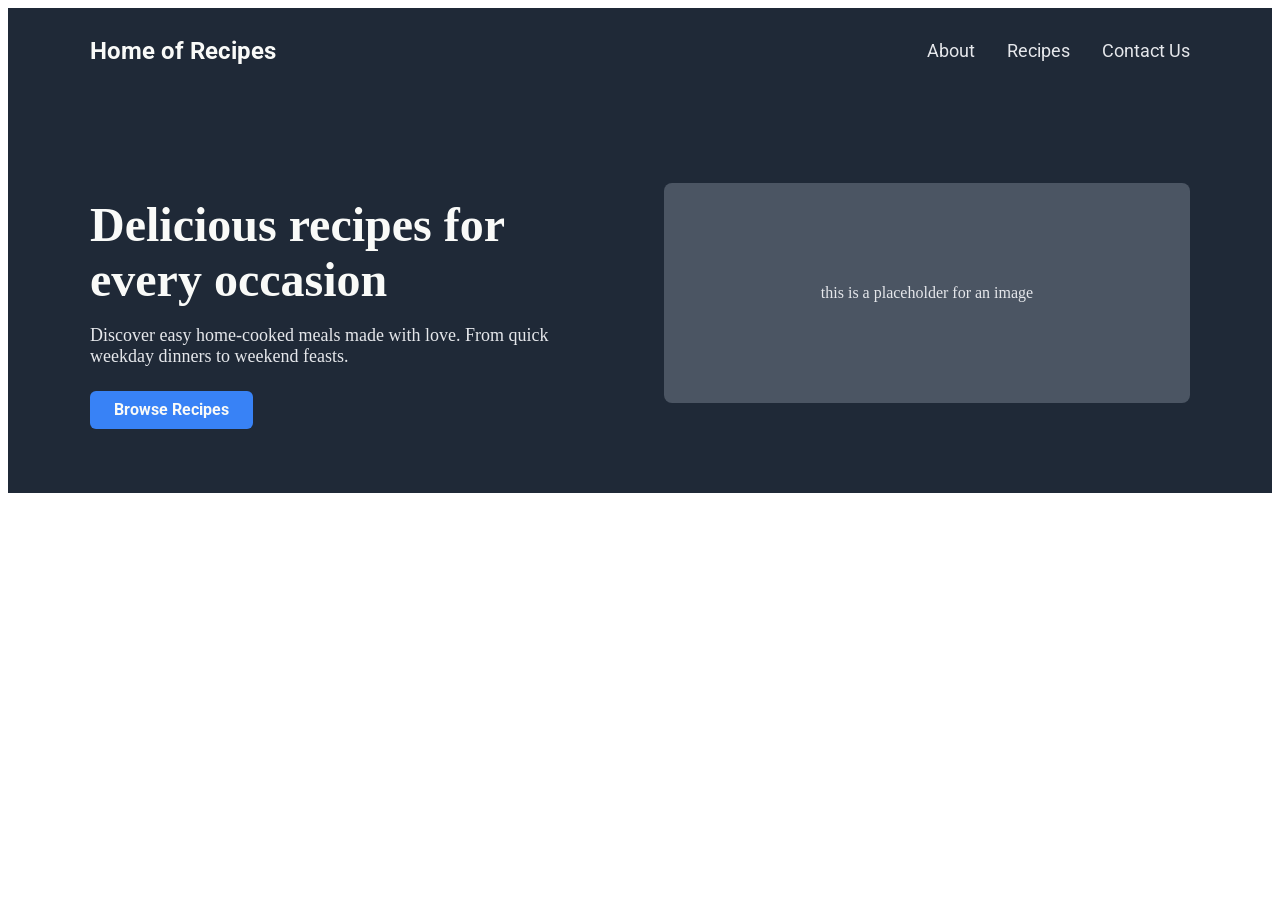
==== index.html @ e34b5431 "added navbar to all pages" ====
<!DOCTYPE html>
<html lang="en">
<head>
    <meta charset="UTF-8">
    <meta name="viewport" content="width=device-width, initial-scale=1.0">
    <title>Home Recipes</title>
    <link rel="stylesheet" href="styles.css">
</head>

<body>
    <header>
        <div class="header-container">
                 <a href="/index.html" class="logo">Home of Recipes</a>
        <nav>
            <ul>
                <li><a href="/pages/about.html">About</a></li>
                <li><a href="/pages/recipes.html">Recipes</a></li>
                <li><a href="/pages/contactUs.html">Contact Us</a></li>
            </ul>
        </nav>
         </div>
    </header>

    <main>
    <section class="hero">
    <div class="hero-container">

      <div class="hero-text">
        <h1>Delicious recipes for every occasion</h1>
        <p>Discover easy home-cooked meals made with love. 
           From quick weekday dinners to weekend feasts.</p>
        <a href="/pages/recipes.html" class="btn">Browse Recipes</a>
      </div>

      <div class="hero-image">
        <p>this is a placeholder for an image</p>
      </div>

    </div>
  </section>
    </main>

    <footer>

    </footer>
    
</body>

</html>
---- styles.css ----
@font-face {
    font-family: 'roboto';
    src: url(fonts/Roboto-VariableFont_wdth\,wght.ttf) format('truetype');
}

@font-face {
    font-family: 'robotoItalic';
    src: url(fonts/Roboto-Italic-VariableFont_wdth\,wght.ttf) format('truetype');
}

/* Header */
header {
  background-color: #1F2937;
}

.header-container {
  display: flex;                   /* puts logo and nav on one line */
  justify-content: space-between;  /* logo left, nav right */
  align-items: center;             /* vertically centers both */
  padding: 1rem 2rem;              /* top/bottom and side breathing room */
  max-width: 1100px;               /* stops stretching on wide screens */
  margin: 0 auto;                  /* centers the container */
}

.logo {
  font-family: 'roboto', sans-serif;
  font-size: 1.5rem;
  font-weight: 700;
  color: #F9FAF8;
  text-decoration: none;
}

/* NAV */
nav ul {
    list-style: none;       
    display: flex;          
    justify-content: flex-end;  
    gap: 2rem;              
    margin: 2;
}

nav ul a {
    text-decoration: none;
    font-family: 'roboto', sans-serif;
    color: #E5E7EB;
    font-size: 1.125rem;
}

nav ul a:hover {
    color: #F9FAF8;
}

/* Main */
.hero {
  background-color: #1F2937;
  padding: 4rem 2rem;
}

.hero-container {
  display: flex;                  /* text left, image right */
  justify-content: space-between;
  align-items: center;
  gap: 3rem;
  max-width: 1100px;
  margin: 0 auto;
}

.hero-text {
  flex: 1;                       /* takes up half the space */
}

.hero-text h1 {
  font-size: 3rem;
  font-weight: 800;
  color: #F9FAF8;
  margin-bottom: 1rem;
}

.hero-text p {
  font-size: 1.125rem;
  color: #E5E7EB;
  margin-bottom: 1.5rem;
}

.btn {
  display: inline-block;
  background-color: #3882F6;
  color: #F9FAF8;
  padding: 0.6rem 1.5rem;
  border-radius: 6px;
  text-decoration: none;
  font-weight: 700;
  font-family: 'roboto', sans-serif;
}

.btn:hover {
  background-color: #2563eb;
}

.hero-image {
  flex: 1;                       /* takes up other half */
  background-color: #4B5563;
  border-radius: 8px;
  min-height: 220px;
  display: flex;
  align-items: center;
  justify-content: center;
  color: #E5E7EB;
}
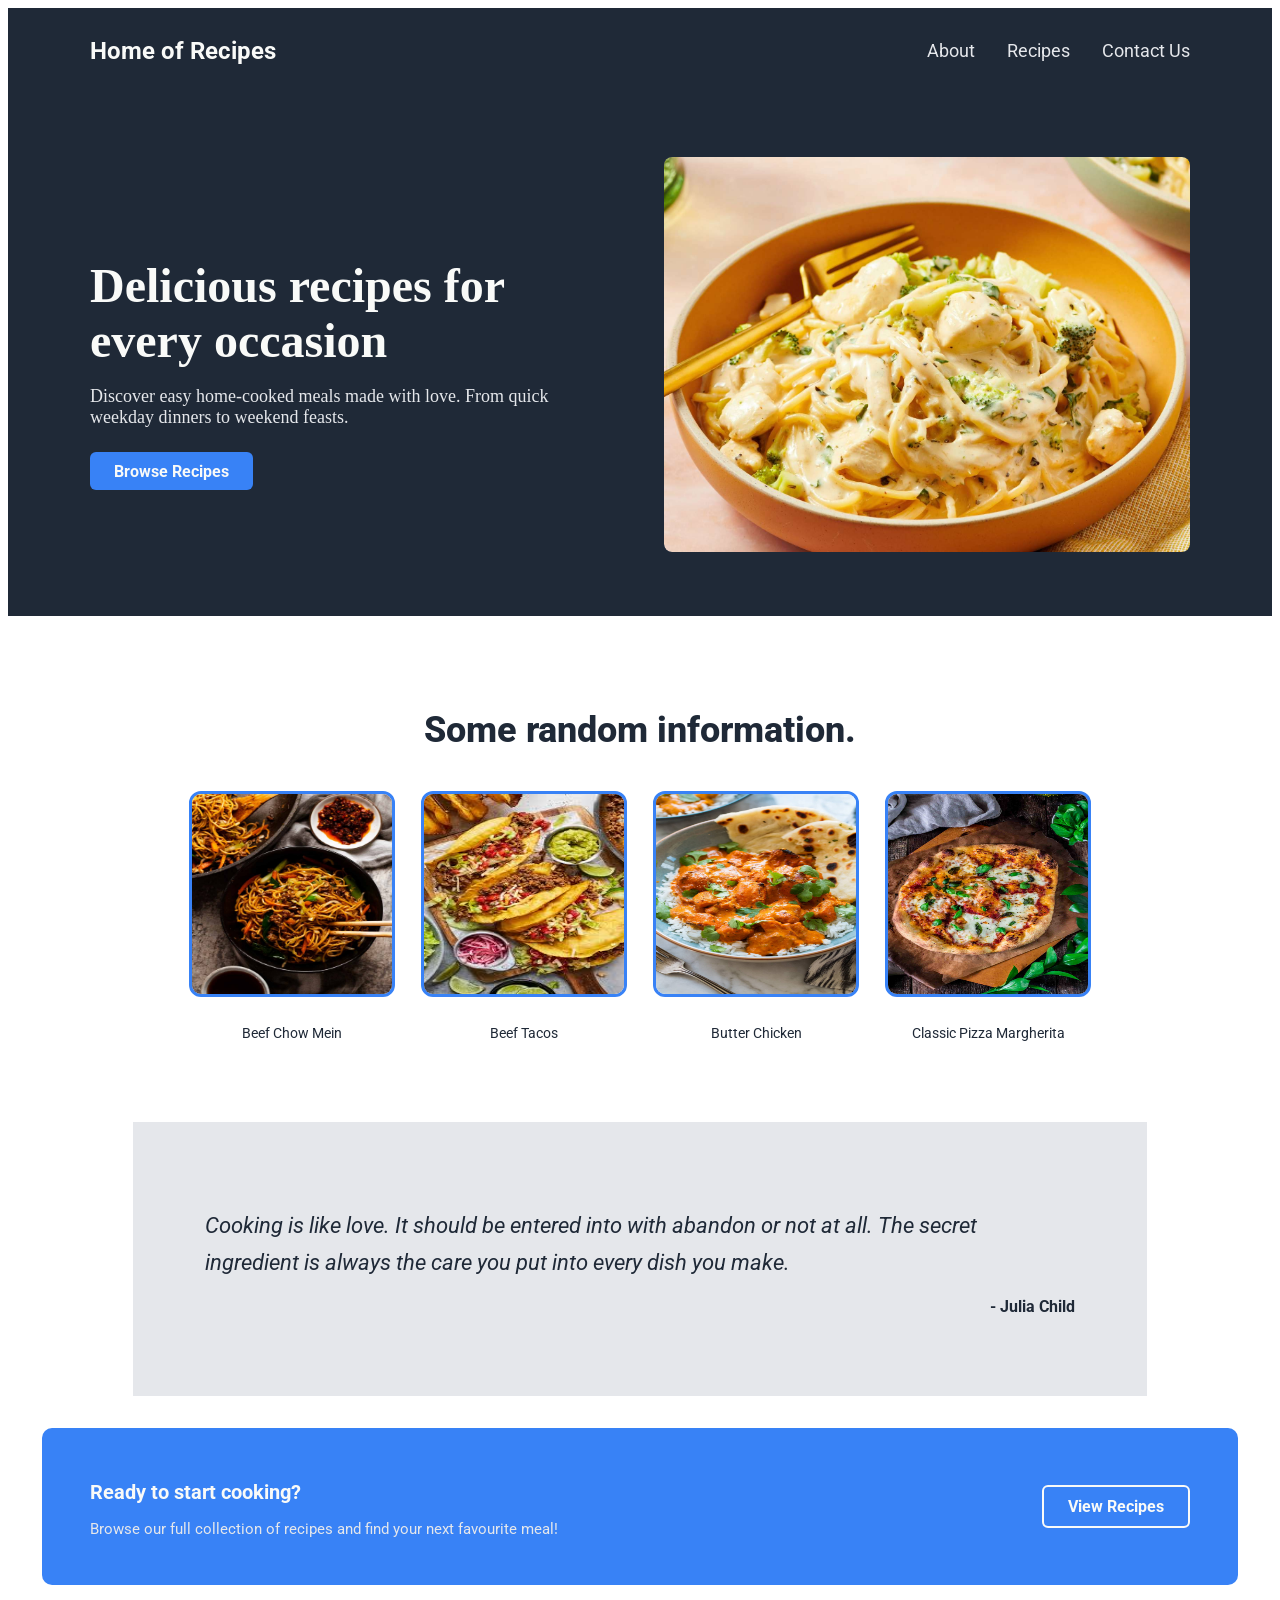
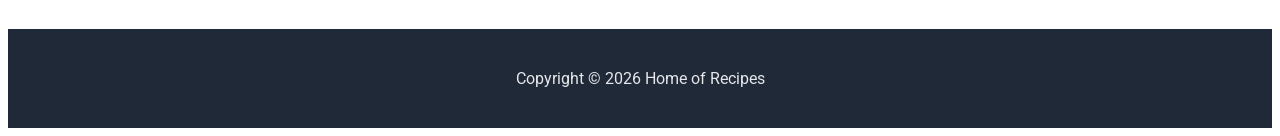
==== commit f2c46055: "completed the homepage" ====
--- a/index.html
+++ b/index.html
@@ -1,5 +1,6 @@
 <!DOCTYPE html>
 <html lang="en">
+
 <head>
     <meta charset="UTF-8">
     <meta name="viewport" content="width=device-width, initial-scale=1.0">
@@ -10,40 +11,94 @@
 <body>
     <header>
         <div class="header-container">
-                 <a href="/index.html" class="logo">Home of Recipes</a>
-        <nav>
-            <ul>
-                <li><a href="/pages/about.html">About</a></li>
-                <li><a href="/pages/recipes.html">Recipes</a></li>
-                <li><a href="/pages/contactUs.html">Contact Us</a></li>
-            </ul>
-        </nav>
-         </div>
+            <a href="/index.html" class="logo">Home of Recipes</a>
+            <nav>
+                <ul>
+                    <li><a href="/pages/about.html">About</a></li>
+                    <li><a href="/pages/recipes.html">Recipes</a></li>
+                    <li><a href="/pages/contactUs.html">Contact Us</a></li>
+                </ul>
+            </nav>
+        </div>
     </header>
 
     <main>
-    <section class="hero">
-    <div class="hero-container">
+        <section class="hero">
+            <div class="hero-container">
 
-      <div class="hero-text">
-        <h1>Delicious recipes for every occasion</h1>
-        <p>Discover easy home-cooked meals made with love. 
-           From quick weekday dinners to weekend feasts.</p>
-        <a href="/pages/recipes.html" class="btn">Browse Recipes</a>
-      </div>
+                <div class="hero-text">
+                    <h1>Delicious recipes for every occasion</h1>
+                    <p>Discover easy home-cooked meals made with love.
+                        From quick weekday dinners to weekend feasts.</p>
+                    <a href="/pages/recipes.html" class="btn">Browse Recipes</a>
+                </div>
 
-      <div class="hero-image">
-        <p>this is a placeholder for an image</p>
-      </div>
+                <div class="hero-image">
+                    <img src="/pages/recipe-images/Creamy-Chicken-Alfredo-Dish.jpg" alt="Beef Chow Mein Dish">
+                </div>
+            </div>
+        </section>
 
-    </div>
-  </section>
+        <section class="info-section">
+            <div class="info-container">
+
+                <h2>Some random information.</h2>
+
+                <div class="info-cards">
+
+                    <article class="info-card">
+                        <img src="/pages/recipe-images/Beef-Chow-Mein_Dish.jpg" alt="Beef Chow Mein">
+                        <p>Beef Chow Mein</p>
+                    </article>
+
+                    <article class="info-card">
+                        <img src="/pages/recipe-images/Beef-Tacos-Dish.jpg" alt="Beef Tacos">
+                        <p>Beef Tacos</p>
+                    </article>
+
+                    <article class="info-card">
+                        <img src="/pages/recipe-images/Butter-Chicken-Dish.jpg" alt="Butter Chicken">
+                        <p>Butter Chicken</p>
+                    </article>
+
+                    <article class="info-card">
+                        <img src="/pages/recipe-images/Classic-Pizza-Margherita-Dish.jpg" alt="Pizza Margherita">
+                        <p>Classic Pizza Margherita</p>
+                    </article>
+
+                </div>
+            </div>
+        </section>
+
+        <section class="quote-section">
+            <div class="quote-container">
+                <blockquote>
+                    <p>Cooking is like love. It should be entered into with abandon
+                        or not at all. The secret ingredient is always the care you
+                        put into every dish you make.</p>
+                    <cite>- Julia Child</cite>
+                </blockquote>
+            </div>
+        </section>
+
+        <section class="cta-section">
+            <div class="cta-container">
+                <div class="cta-text">
+                    <h3>Ready to start cooking?</h3>
+                    <p>Browse our full collection of recipes and find your next favourite meal!</p>
+                </div>
+                <a href="/pages/recipes.html" class="btn btn-outline">View Recipes</a>
+            </div>
+        </section>
+
     </main>
 
     <footer>
+        <div class="footer-container">
+            <p>Copyright &copy; 2026 Home of Recipes</p>
+        </div>
+    </footer>
 
-    </footer>
-    
 </body>
 
 </html>
--- a/styles.css
+++ b/styles.css
@@ -14,12 +14,12 @@
 }
 
 .header-container {
-  display: flex;                   /* puts logo and nav on one line */
-  justify-content: space-between;  /* logo left, nav right */
-  align-items: center;             /* vertically centers both */
-  padding: 1rem 2rem;              /* top/bottom and side breathing room */
-  max-width: 1100px;               /* stops stretching on wide screens */
-  margin: 0 auto;                  /* centers the container */
+  display: flex;                 
+  justify-content: space-between;  
+  align-items: center;             
+  padding: 1rem 2rem;              
+  max-width: 1100px;               
+  margin: 0 auto;                 
 }
 
 .logo {
@@ -57,7 +57,7 @@
 }
 
 .hero-container {
-  display: flex;                  /* text left, image right */
+  display: flex;                  
   justify-content: space-between;
   align-items: center;
   gap: 3rem;
@@ -66,7 +66,7 @@
 }
 
 .hero-text {
-  flex: 1;                       /* takes up half the space */
+  flex: 1;                     
 }
 
 .hero-text h1 {
@@ -82,6 +82,20 @@
   margin-bottom: 1.5rem;
 }
 
+.hero-image {
+  flex: 1;
+  border-radius: 8px;
+  overflow: hidden;        
+}
+
+.hero-image img {
+  width: 100%;             
+  height: 70%;            
+  object-fit: cover;       
+  border-radius: 8px;
+  display: block;          
+}
+
 .btn {
   display: inline-block;
   background-color: #3882F6;
@@ -98,7 +112,7 @@
 }
 
 .hero-image {
-  flex: 1;                       /* takes up other half */
+  flex: 1;                     
   background-color: #4B5563;
   border-radius: 8px;
   min-height: 220px;
@@ -106,4 +120,148 @@
   align-items: center;
   justify-content: center;
   color: #E5E7EB;
+}
+
+/* Info section */
+.info-section {
+  background-color: #ffffff;
+  padding: 4rem 2rem;
+}
+
+.info-container {
+  max-width: 1100px;
+  margin: 0 auto;
+}
+
+.info-section h2 {
+  font-family: 'roboto', sans-serif;
+  font-size: 2.25rem;
+  font-weight: 800;
+  color: #1F2937;
+  text-align: center;
+  margin-bottom: 2.5rem;
+}
+
+.info-cards {
+  display: flex;
+  justify-content: center;
+  gap: 2rem;
+}
+
+.info-card {
+  display: flex;
+  flex-direction: column; 
+  align-items: center;
+  text-align: center;
+  flex: 1;
+  max-width: 200px;
+}
+
+.info-card img {
+  width: 100%;
+  aspect-ratio: 1 / 1;      
+  border: 3px solid #3882F6;
+  border-radius: 12px;
+  margin-bottom: 0.75rem;
+}
+
+.info-card p {
+  font-family: 'roboto', sans-serif;
+  font-size: 0.9rem;
+  color: #1F2937;
+  line-height: 1.4;
+}
+
+/* QUOTE SECTION */
+.quote-section {
+  background-color: #E5E7EB;
+  padding: 4rem 2rem;
+  max-width: 950px;
+  margin: 0 auto;
+}
+
+.quote-container {
+  max-width: 1100px;
+  margin: 0 auto;
+}
+
+blockquote p {
+  font-family: 'robotoItalic', sans-serif;  
+  font-size: 1.35rem;
+  color: #1F2937;
+  line-height: 1.7;
+  margin-bottom: 1rem;
+}
+
+blockquote cite {
+  font-family: 'roboto', sans-serif;
+  font-style: normal;               
+  font-weight: 700;
+  color: #1F2937;
+  display: block;               
+  text-align: right;                /* pushes -Thor to the right */
+}
+
+/* CTA SECTION */
+.cta-section {
+  padding: 2rem;
+}
+
+.cta-container {
+  background-color: #3882F6;
+  display: flex;
+  justify-content: space-between;   /* text left, button right */
+  align-items: center;
+  gap: 2rem;
+  max-width: 1100px;
+  margin: 0 auto;
+  padding: 2rem 3rem;
+  border-radius: 10px;
+}
+
+.cta-text h3 {
+  font-family: 'roboto', sans-serif;
+  font-size: 1.25rem;
+  font-weight: 700;
+  color: #F9FAF8;
+  margin-bottom: 0.25rem;
+}
+
+.cta-text p {
+  font-family: 'roboto', sans-serif;
+  font-size: 0.95rem;
+  color: #E5E7EB;
+}
+
+/* OUTLINE BUTTON (for CTA) */
+.btn-outline {
+  background-color: transparent;
+  border: 2px solid #F9FAF8;
+  color: #F9FAF8;
+  white-space: nowrap;       /* stops button text from wrapping */
+}
+
+.btn-outline:hover {
+  background-color: #F9FAF8;
+  color: #3882F6;
+}
+
+footer {
+  background-color: #1F2937;
+  padding: 1.5rem 2rem;
+  max-width: 1300px;
+  margin: 0 auto;
+  margin-top: 1%;
+}
+
+.footer-container {
+  max-width: 11000px;
+  margin: 0 auto;
+  text-align: center;
+}
+
+footer p {
+  font-family: 'roboto', sans-serif;
+  font-size: 1rem;
+  color: #E5E7EB;
 }
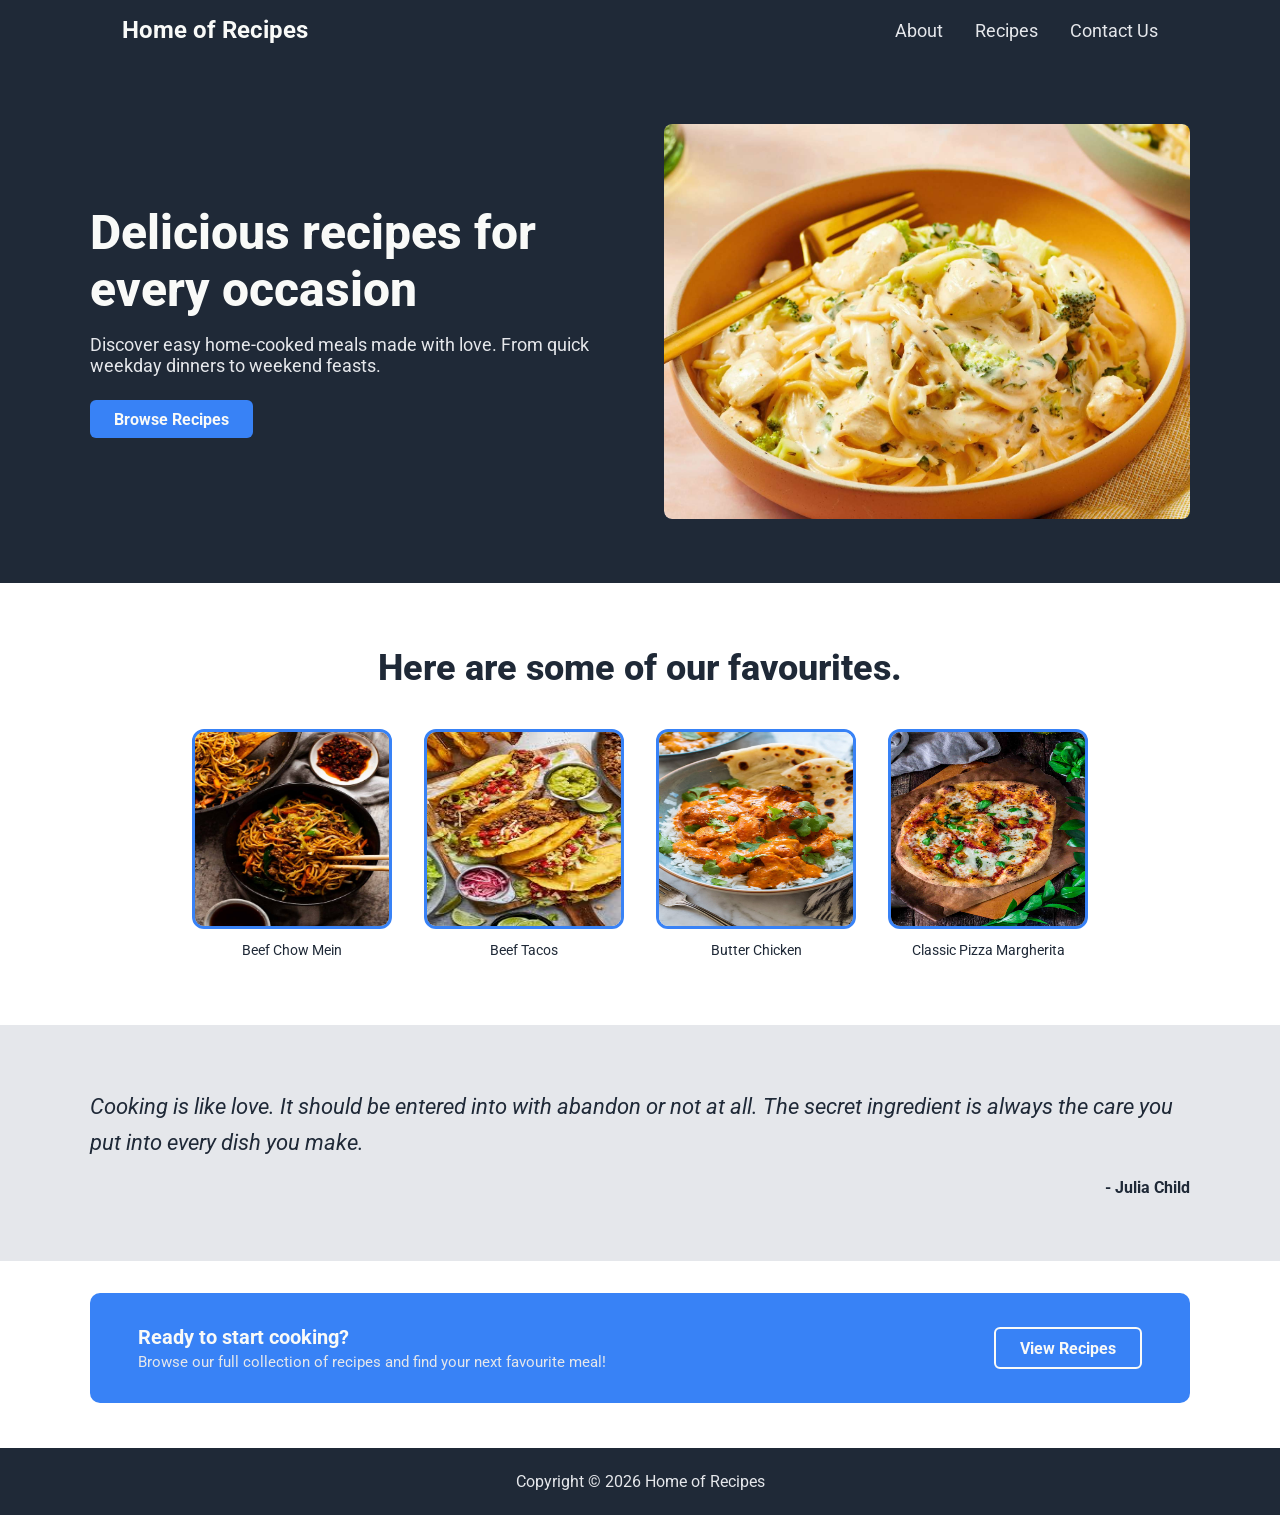
==== commit c0000b86: "made the changes suggested by Branko" ====
--- a/index.html
+++ b/index.html
@@ -11,12 +11,12 @@
 <body>
     <header>
         <div class="header-container">
-            <a href="/index.html" class="logo">Home of Recipes</a>
+            <a href="index.html" class="logo">Home of Recipes</a>
             <nav>
                 <ul>
-                    <li><a href="/pages/about.html">About</a></li>
-                    <li><a href="/pages/recipes.html">Recipes</a></li>
-                    <li><a href="/pages/contactUs.html">Contact Us</a></li>
+                    <li><a href="pages/about.html">About</a></li>
+                    <li><a href="pages/recipes.html">Recipes</a></li>
+                    <li><a href="pages/contactUs.html">Contact Us</a></li>
                 </ul>
             </nav>
         </div>
@@ -30,11 +30,11 @@
                     <h1>Delicious recipes for every occasion</h1>
                     <p>Discover easy home-cooked meals made with love.
                         From quick weekday dinners to weekend feasts.</p>
-                    <a href="/pages/recipes.html" class="btn">Browse Recipes</a>
+                    <a href="pages/recipes.html" class="btn">Browse Recipes</a>
                 </div>
 
                 <div class="hero-image">
-                    <img src="/pages/recipe-images/Creamy-Chicken-Alfredo-Dish.jpg" alt="Beef Chow Mein Dish">
+                    <img src="./pages/recipe-images/Creamy-Chicken-Alfredo-Dish.jpg" alt="Beef Chow Mein Dish">
                 </div>
             </div>
         </section>
@@ -42,27 +42,27 @@
         <section class="info-section">
             <div class="info-container">
 
-                <h2>Some random information.</h2>
+                <h2>Here are some of our favourites.</h2>
 
                 <div class="info-cards">
 
                     <article class="info-card">
-                        <img src="/pages/recipe-images/Beef-Chow-Mein_Dish.jpg" alt="Beef Chow Mein">
+                        <img src="./pages/recipe-images/Beef-Chow-Mein_Dish.jpg" alt="Beef Chow Mein">
                         <p>Beef Chow Mein</p>
                     </article>
 
                     <article class="info-card">
-                        <img src="/pages/recipe-images/Beef-Tacos-Dish.jpg" alt="Beef Tacos">
+                        <img src="./pages/recipe-images/Beef-Tacos-Dish.jpg" alt="Beef Tacos">
                         <p>Beef Tacos</p>
                     </article>
 
                     <article class="info-card">
-                        <img src="/pages/recipe-images/Butter-Chicken-Dish.jpg" alt="Butter Chicken">
+                        <img src="./pages/recipe-images/Butter-Chicken-Dish.jpg" alt="Butter Chicken">
                         <p>Butter Chicken</p>
                     </article>
 
                     <article class="info-card">
-                        <img src="/pages/recipe-images/Classic-Pizza-Margherita-Dish.jpg" alt="Pizza Margherita">
+                        <img src="./pages//recipe-images/Classic-Pizza-Margherita-Dish.jpg" alt="Pizza Margherita">
                         <p>Classic Pizza Margherita</p>
                     </article>
 
@@ -87,7 +87,7 @@
                     <h3>Ready to start cooking?</h3>
                     <p>Browse our full collection of recipes and find your next favourite meal!</p>
                 </div>
-                <a href="/pages/recipes.html" class="btn btn-outline">View Recipes</a>
+                <a href="pages/recipes.html" class="btn btn-outline">View Recipes</a>
             </div>
         </section>
 
--- a/styles.css
+++ b/styles.css
@@ -1,3 +1,9 @@
+* {
+    margin: 0;
+    padding: 0;
+    box-sizing: border-box;
+}
+
 @font-face {
     font-family: 'roboto';
     src: url(fonts/Roboto-VariableFont_wdth\,wght.ttf) format('truetype');
@@ -6,6 +12,10 @@
 @font-face {
     font-family: 'robotoItalic';
     src: url(fonts/Roboto-Italic-VariableFont_wdth\,wght.ttf) format('truetype');
+}
+
+body {
+    font-family: 'roboto', sans-serif;   
 }
 
 /* Header */
@@ -176,7 +186,7 @@
 .quote-section {
   background-color: #E5E7EB;
   padding: 4rem 2rem;
-  max-width: 950px;
+  max-width: 100%;
   margin: 0 auto;
 }
 
@@ -199,7 +209,7 @@
   font-weight: 700;
   color: #1F2937;
   display: block;               
-  text-align: right;                /* pushes -Thor to the right */
+  text-align: right;               
 }
 
 /* CTA SECTION */
@@ -210,7 +220,7 @@
 .cta-container {
   background-color: #3882F6;
   display: flex;
-  justify-content: space-between;   /* text left, button right */
+  justify-content: space-between;   
   align-items: center;
   gap: 2rem;
   max-width: 1100px;
@@ -249,7 +259,7 @@
 footer {
   background-color: #1F2937;
   padding: 1.5rem 2rem;
-  max-width: 1300px;
+  max-width: 100%;
   margin: 0 auto;
   margin-top: 1%;
 }
@@ -264,4 +274,238 @@
   font-family: 'roboto', sans-serif;
   font-size: 1rem;
   color: #E5E7EB;
-}+}
+
+/* STORY SECTION */
+.story-text {
+  max-width: 750px;
+  margin: 0 auto 2rem auto;
+}
+
+.story-text p {
+  font-family: 'roboto', sans-serif;
+  font-size: 1.1rem;
+  color: #1F2937;
+  line-height: 1.8;
+  text-align: left;
+}
+
+/* RECIPE CARD */
+.recipe-card.reverse {
+    flex-direction: row-reverse;
+}
+
+.recipe-card {
+    display: flex;
+    gap: 2rem;
+    align-items: flex-start;
+    max-width: 900px;
+    margin: 0 auto 3rem auto;
+    padding-bottom: 3rem;
+    border-bottom: 1px solid #E5E7EB;
+}
+
+.recipe-card img {
+    width: 380px;
+    height: 380px;
+    object-fit: cover;
+    border-radius: 12px;
+    flex-shrink: 0;        
+}
+
+.recipe-details {
+    flex: 1;
+}
+
+.recipe-details h3 {
+    font-family: 'roboto', sans-serif;
+    font-size: 1.5rem;
+    font-weight: 700;
+    color: #1F2937;
+    margin-bottom: 0.5rem;
+}
+
+.recipe-details h4 {
+    font-family: 'roboto', sans-serif;
+    font-size: 1rem;
+    font-weight: 700;
+    color: #1F2937;
+    margin: 1rem 0 0.5rem 0;
+}
+
+.recipe-description {
+    font-family: 'roboto', sans-serif;
+    font-size: 1rem;
+    color: #1F2937;
+    line-height: 1.6;
+    margin-bottom: 0.75rem;
+}
+
+.recipe-meta {
+    display: flex;
+    gap: 1.5rem;
+    margin-bottom: 1rem;
+}
+
+.recipe-meta span {
+    font-family: 'roboto', sans-serif;
+    font-size: 0.9rem;
+    color: #3882F6;
+    font-weight: 700;
+}
+
+.recipe-ingredients,
+.recipe-steps {
+    font-family: 'roboto', sans-serif;
+    font-size: 0.95rem;
+    color: #1F2937;
+    line-height: 1.8;
+    padding-left: 1.25rem;
+}
+
+/* CONTACT FORM */
+.contact-form {
+    background-color: #F0F7FF;        
+    border: 2px solid #3882F6;        
+    border-radius: 12px;              
+    padding: 2.5rem;                  
+    max-width: 600px;
+    margin: 0 auto;
+}
+
+.contact-form h2 {
+    color: #3882F6;
+}
+
+.form-group {
+    display: flex;
+    flex-direction: column;
+    margin-bottom: 1.5rem;
+}
+
+.form-group label {
+    color: #1F2937;
+    font-weight: 700;
+}
+
+.form-group input,
+.form-group textarea {
+    font-family: 'roboto', sans-serif;
+    font-size: 1rem;
+    color: #1F2937;
+    padding: 0.75rem 1rem;
+    border: 2px solid #E5E7EB;
+    border-radius: 6px;
+    outline: none;
+}
+
+.form-group input:focus,
+.form-group textarea:focus {
+    border-color: #3882F6;      
+}
+
+.contact-form .btn {
+    width: 100%;                      
+    text-align: center;
+    padding: 0.75rem;
+    font-size: 1rem;
+}
+
+/* MOBILE - 480px */
+@media (max-width: 480px) {
+
+    /* HEADER */
+    .nav-links {
+        flex-wrap: wrap;
+        justify-content: center;
+        gap: 0.75rem;
+    }
+
+     .header-container {
+        flex-direction: column;
+        align-items: center;
+        gap: 0.75rem;
+        padding: 1rem;
+    }
+
+    nav ul {
+        flex-wrap: wrap;
+        gap: 2rem;
+        justify-content: center;
+        padding: 0;
+    }
+
+    /* HERO */
+    .hero {
+        padding: 2rem 1rem;
+    }
+
+    .hero-text h1 {
+        font-size: 1.6rem;
+    }
+
+    .hero-text p {
+        font-size: 1rem;
+    }
+
+    /* INFO CARDS */
+    .info-card {
+        max-width: 100%;          
+        width: 100%;
+    }
+
+    /* INFO SECTION */
+    .info-section {
+        padding: 2rem 1rem;
+    }
+
+
+    .info-cards {
+        flex-direction: column;   
+        align-items: center;
+    }
+
+    .info-card img {
+        max-width: 250px;         
+    }
+
+    /* RECIPE CARDS */
+    .recipe-card,
+    .recipe-card.reverse {
+        flex-direction: column;
+    }
+
+    .recipe-card img {
+        width: 100%;
+        height: 250px;
+    }
+    .recipe-meta {
+        flex-wrap: wrap;
+        gap: 0.75rem;
+    }
+
+    /* CONTACT FORM */
+    .contact-form {
+        padding: 1.5rem 1rem;
+    }
+
+    /* CTA */
+    .cta-section {
+        padding: 1rem;
+    }
+
+    .cta-container {
+        padding: 1.5rem;
+    }
+
+    .btn-outline {
+        width: 100%;
+        text-align: center;
+    }
+
+    /* FOOTER */
+    footer {
+        text-align: center;
+        padding: 1rem;
+    }
+}
